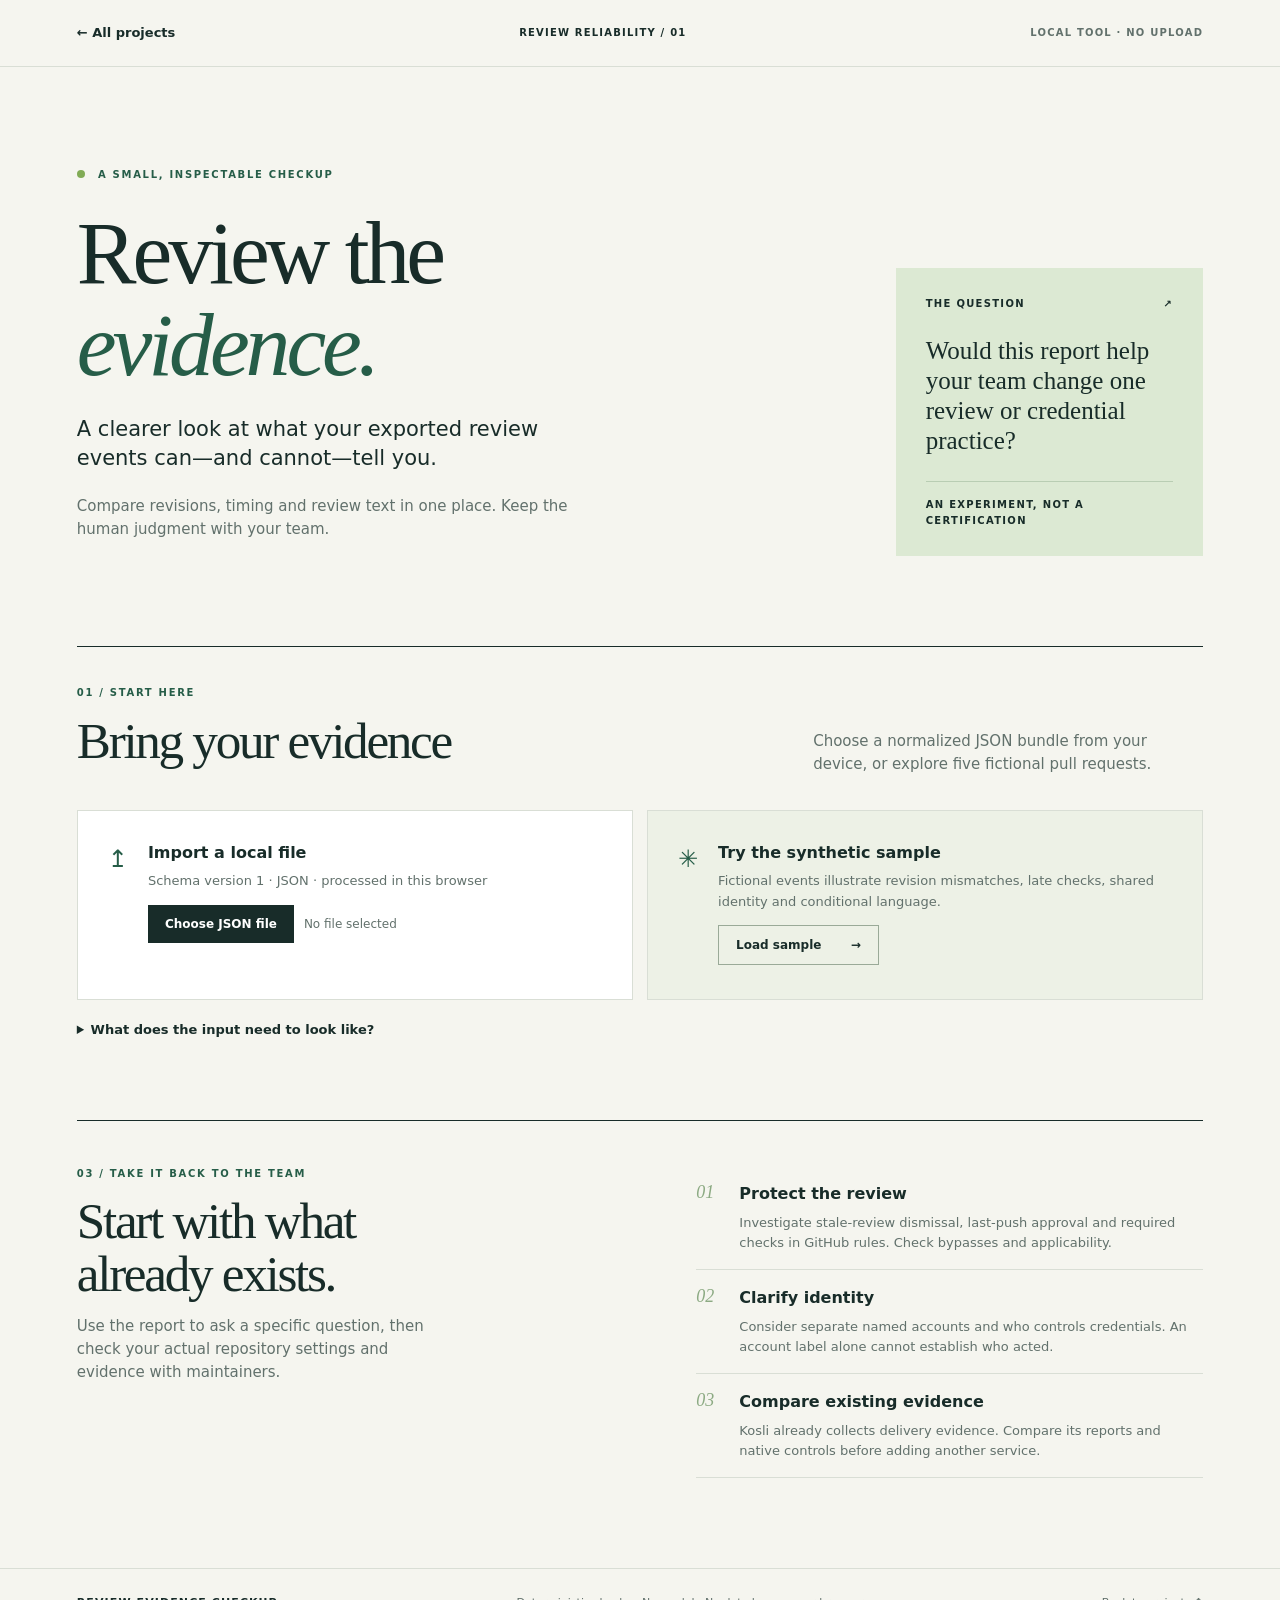
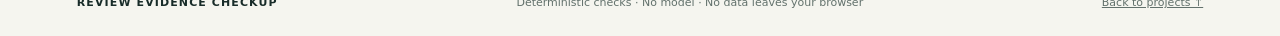
==== docs/projects/rp1/index.html @ 9e961ec6 "Publish tested RP1 app" ====
﻿<!doctype html>
<html lang="en"><head><meta charset="utf-8"><meta name="viewport" content="width=device-width,initial-scale=1"><title>Review evidence checkup</title><link rel="stylesheet" href="style.css"></head>
<body><header class="top"><a href="../../#projects">← All projects</a><span>REVIEW RELIABILITY / 01</span><span>LOCAL TOOL · NO UPLOAD</span></header>
<main><section class="hero"><div><div class="eyebrow"><span class="dot"></span> A SMALL, INSPECTABLE CHECKUP</div><h1>Review the<br><em>evidence.</em></h1><p class="lead">A clearer look at what your exported review events can—and cannot—tell you.</p><p>Compare revisions, timing and review text in one place. Keep the human judgment with your team.</p></div><aside class="hero-card"><div class="card-top">THE QUESTION <span>↗</span></div><p>Would this report help your team change one review or credential practice?</p><div class="card-bottom">AN EXPERIMENT, NOT A CERTIFICATION</div></aside></section>
<section class="workspace" id="workspace"><div class="section-head"><div><div class="eyebrow">01 / START HERE</div><h2>Bring your evidence</h2></div><p>Choose a normalized JSON bundle from your device, or explore five fictional pull requests.</p></div><div class="import-grid"><div class="import-box"><div class="box-icon">↥</div><div><h3>Import a local file</h3><p>Schema version 1 · JSON · processed in this browser</p><label class="button primary" for="file">Choose JSON file</label><input id="file" type="file" accept=".json,application/json"><span id="filename" class="filename">No file selected</span></div></div><div class="sample-box"><div class="box-icon">✳</div><div><h3>Try the synthetic sample</h3><p>Fictional events illustrate revision mismatches, late checks, shared identity and conditional language.</p><button id="sample" class="button secondary">Load sample <span>→</span></button></div></div></div><p id="error" class="error" role="alert" hidden></p><details class="format"><summary>What does the input need to look like?</summary><p>This accepts a manually normalized bundle, not a raw GitHub export. Each PR needs an ID and events with an ID, type and timezone-qualified timestamp. Optional fields include revision, actor, actor_kind, body, check name and conclusion. A merge revision must be the head under review.</p><pre>{"schema_version": 1, "pull_requests": [
  {"id": "example", "events": [
    {"id": "a1", "type": "approval", "at": "2026-01-01T10:00:00Z", "revision": "abc"},
    {"id": "m1", "type": "merge", "at": "2026-01-01T11:00:00Z", "revision": "abc"}
  ]}
]}</pre><a href="sample.json" download>Download the synthetic sample JSON ↓</a></details></section>
<section id="results" class="results" hidden><div class="section-head"><div><div class="eyebrow">02 / THE REPORT</div><h2>Follow the evidence</h2></div><div><p id="source"></p><button id="export" class="button primary">Download report JSON ↓</button></div></div><div class="notice"><strong>Read this first.</strong> Findings describe supplied events only. Missing evidence is unknown; this tool cannot verify completeness, approval validity, human judgment or compliance.</div><div id="summary" class="summary"></div><div class="report-layout"><aside class="pr-list"><div class="list-title">PULL REQUESTS <span id="pr-count"></span></div><div id="pr-buttons"></div></aside><div class="detail"><div class="detail-head"><div><div class="eyebrow">SELECTED PULL REQUEST</div><h3 id="pr-title"></h3></div><label>Show findings <select id="filter"><option value="all">All findings</option><option value="contradicted">Contradicted</option><option value="unknown">Unknown</option><option value="supported">Supported</option></select></label></div><div id="findings"></div><div class="timeline-head"><div><div class="eyebrow">EVENT RECORD</div><h3>Evidence timeline</h3></div><span>Chronological · supplied fields</span></div><div id="timeline"></div></div></div></section>
<section class="remedies"><div><div class="eyebrow">03 / TAKE IT BACK TO THE TEAM</div><h2>Start with what<br>already exists.</h2><p>Use the report to ask a specific question, then check your actual repository settings and evidence with maintainers.</p></div><div class="remedy-list"><article><span>01</span><div><h3>Protect the review</h3><p>Investigate stale-review dismissal, last-push approval and required checks in GitHub rules. Check bypasses and applicability.</p></div></article><article><span>02</span><div><h3>Clarify identity</h3><p>Consider separate named accounts and who controls credentials. An account label alone cannot establish who acted.</p></div></article><article><span>03</span><div><h3>Compare existing evidence</h3><p>Kosli already collects delivery evidence. Compare its reports and native controls before adding another service.</p></div></article></div></section></main><footer><span>REVIEW EVIDENCE CHECKUP</span><span>Deterministic checks · No model · No data leaves your browser</span><a href="../../#projects">Back to projects ↑</a></footer><script src="analysis.js"></script><script src="sample.js"></script><script src="app.js"></script></body></html>
---- docs/projects/rp1/style.css ----
﻿:root{--ink:#182c29;--muted:#62716c;--paper:#f5f5ef;--line:#d9ded5;--green:#265d48;--lime:#d8ef9b;--orange:#ab4a2b}*{box-sizing:border-box}body{margin:0;background:var(--paper);color:var(--ink);font:15px/1.55 system-ui,-apple-system,Segoe UI,sans-serif}a{color:inherit}.top,main,footer{max-width:1440px;margin:auto}.top{height:67px;border-bottom:1px solid var(--line);display:flex;align-items:center;justify-content:space-between;padding:0 6%;font-size:10px;font-weight:750;letter-spacing:.12em}.top a{text-decoration:none;letter-spacing:0;font-size:13px}.top span:last-child{color:var(--muted)}main{padding:0 6%}.hero{display:grid;grid-template-columns:1.4fr .6fr;gap:9%;align-items:end;padding:100px 0 90px}.eyebrow{font-size:10px;letter-spacing:.17em;font-weight:800;color:var(--green)}.dot{display:inline-block;width:8px;height:8px;border-radius:50%;background:#81ab55;margin-right:8px}h1,h2,h3,p{margin-top:0}h1,h2{font-family:Georgia,serif;font-weight:400;letter-spacing:-.045em;line-height:1.03}h1{font-size:clamp(58px,7vw,100px);margin:24px 0}h1 em{color:var(--green);font-weight:400}h2{font-size:clamp(38px,4vw,57px);margin:14px 0}.hero p{max-width:520px;color:var(--muted)}.hero .lead{font-size:21px;color:var(--ink);line-height:1.4}.hero-card{background:#dce9d3;padding:28px 30px;min-height:225px;display:flex;flex-direction:column;justify-content:space-between}.card-top,.card-bottom{font-size:10px;font-weight:800;letter-spacing:.13em}.card-top{display:flex;justify-content:space-between}.hero-card p{font-family:Georgia,serif;font-size:25px;line-height:1.2;color:var(--ink);margin:25px 0}.card-bottom{border-top:1px solid #b9cdb3;padding-top:15px}.workspace,.results{border-top:1px solid var(--ink);padding:38px 0 80px}.section-head{display:flex;justify-content:space-between;gap:25px;align-items:end;margin-bottom:28px}.section-head>p,.section-head>div>p{max-width:390px;color:var(--muted);margin-bottom:5px}.import-grid{display:grid;grid-template-columns:1fr 1fr;gap:14px}.import-box,.sample-box{background:white;border:1px solid var(--line);padding:30px;display:flex;gap:20px;min-height:190px}.sample-box{background:#edf1e6}.box-icon{font-size:24px;color:var(--green)}h3{font-size:16px;margin-bottom:6px}.import-grid p{color:var(--muted);font-size:13px}.button{display:inline-block;border:0;padding:12px 17px;font:700 12px system-ui;cursor:pointer;text-decoration:none}.primary{background:var(--ink);color:white}.secondary{background:transparent;color:var(--ink);border:1px solid #9aaa98}.button:hover{opacity:.8}.button span{margin-left:25px}input[type=file]{position:absolute;width:1px;height:1px;opacity:0}.filename{font-size:12px;color:var(--muted);margin-left:10px}.format{margin-top:20px;font-size:13px;color:var(--muted)}summary{cursor:pointer;color:var(--ink);font-weight:700}pre{overflow:auto;background:#e8ece4;padding:15px;color:var(--ink)}.error{color:#922e1b;background:#fce9e3;padding:14px}.notice{background:#e8efdf;border-left:3px solid var(--green);padding:16px 20px;font-size:13px}.summary{display:grid;grid-template-columns:repeat(3,1fr);margin:22px 0;gap:10px}.stat{background:white;border:1px solid var(--line);padding:18px}.stat b{font:32px Georgia,serif;display:block}.stat span{font-size:11px;text-transform:uppercase;letter-spacing:.1em;font-weight:800}.report-layout{display:grid;grid-template-columns:235px 1fr;border:1px solid var(--line);background:white}.pr-list{border-right:1px solid var(--line);padding:20px}.list-title{font-size:10px;font-weight:800;letter-spacing:.12em;display:flex;justify-content:space-between;margin-bottom:12px}.pr-button{display:block;text-align:left;width:100%;background:none;border:0;padding:12px;cursor:pointer;color:var(--ink);overflow-wrap:anywhere}.pr-button.active{background:#e8efdf;font-weight:700}.detail{padding:28px;min-width:0}.detail-head,.timeline-head{display:flex;justify-content:space-between;gap:15px;align-items:end}.detail-head h3,.timeline-head h3{font:30px Georgia,serif;margin:8px 0 20px;overflow-wrap:anywhere}.detail-head label,.timeline-head span{font-size:12px;color:var(--muted)}select{display:block;padding:8px;margin:5px 0 20px;border:1px solid var(--line);background:white}.finding{border-top:1px solid var(--line);padding:16px 0;display:grid;grid-template-columns:120px 1fr;gap:12px}.badge{font-size:10px;font-weight:800;letter-spacing:.08em;text-transform:uppercase}.supported{color:#286c4b}.contradicted{color:#a43e28}.unknown{color:#8a6519}.finding strong{font-size:14px}.finding p{color:var(--muted);font-size:13px;margin:5px 0}.refs{font-size:11px;color:var(--green);overflow-wrap:anywhere}.timeline-head{border-top:1px solid var(--ink);padding-top:25px;margin-top:25px}.event{border-left:2px solid #c9dac2;padding:0 0 20px 20px;margin-left:5px}.event strong{font-size:13px}.event time{display:block;color:var(--muted);font-size:12px}.event pre{white-space:pre-wrap;overflow-wrap:anywhere;font-size:11px;margin:8px 0 0}.remedies{border-top:1px solid var(--ink);padding:45px 0 90px;display:grid;grid-template-columns:1fr 1fr;gap:10%}.remedies>div>p{color:var(--muted);max-width:370px}.remedy-list article{border-bottom:1px solid var(--line);display:flex;gap:25px;padding:16px 0}.remedy-list article span{font:italic 18px Georgia;color:#8caa83}.remedy-list p{color:var(--muted);font-size:13px;margin:0}footer{border-top:1px solid var(--line);padding:25px 6%;display:flex;justify-content:space-between;gap:20px;font-size:11px;color:var(--muted)}footer span:first-child{font-weight:800;letter-spacing:.1em;color:var(--ink)}[hidden]{display:none!important}@media(max-width:700px){.top span:nth-child(2){display:none}.hero,.remedies,.import-grid,.report-layout{grid-template-columns:1fr}.hero{padding:55px 0;gap:30px}.section-head{display:block}.section-head>p{margin-top:15px}.pr-list{border-right:0;border-bottom:1px solid var(--line)}.detail{padding:20px}.finding{grid-template-columns:1fr;gap:3px}.summary{gap:4px}.stat{padding:10px}.stat b{font-size:25px}.stat span{font-size:9px}footer{flex-wrap:wrap}.detail-head{align-items:start;flex-direction:column}}
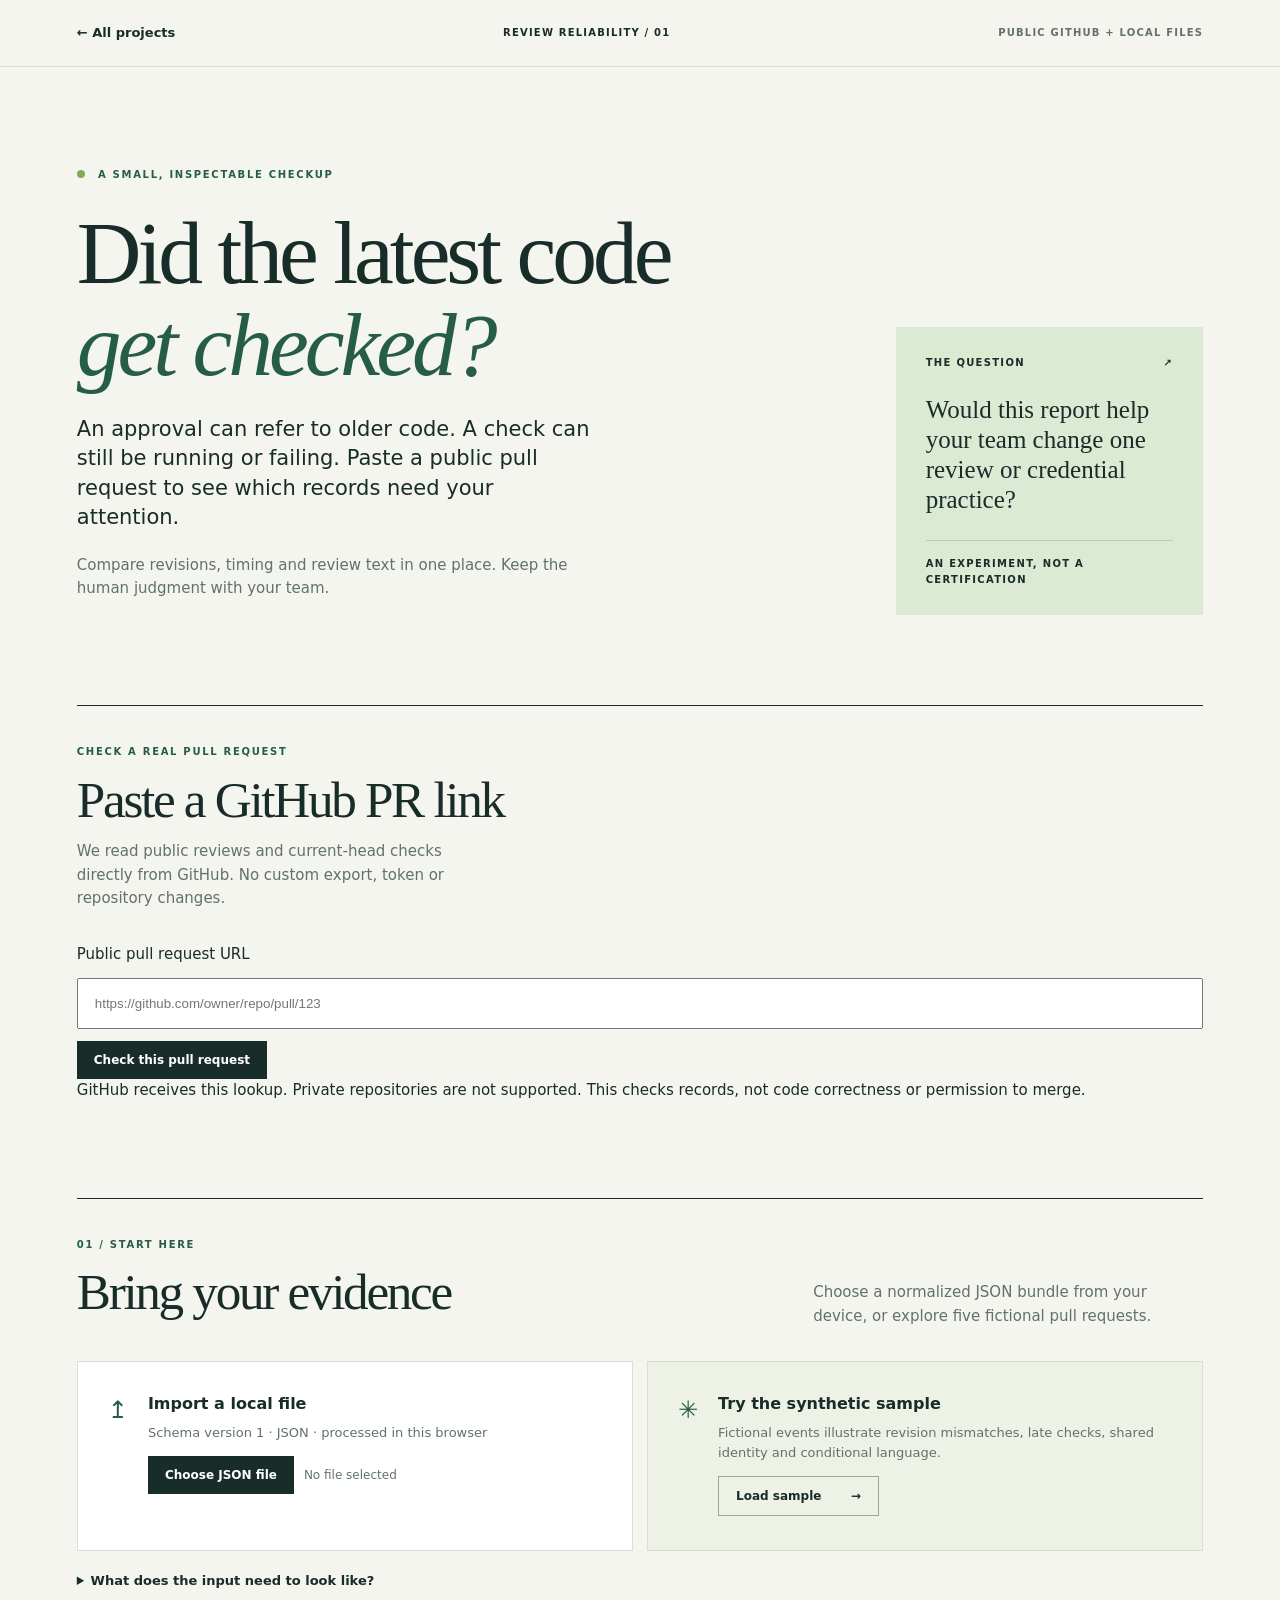
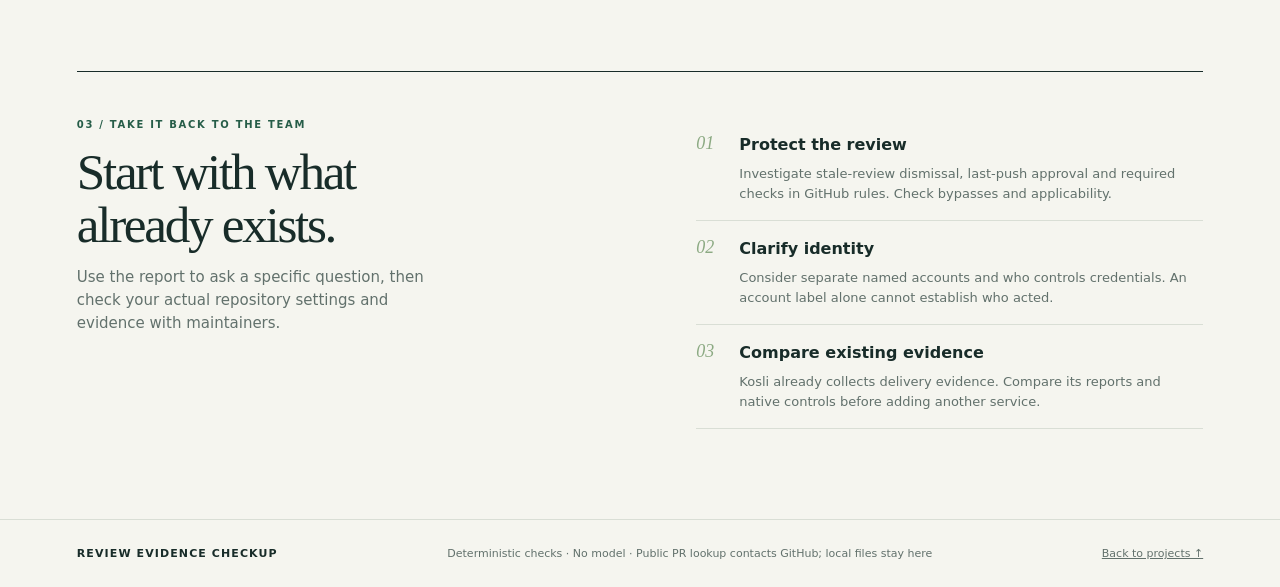
==== commit c3a9d14e: "Deliver public PR checks and quantity planning with plain thesis findings" ====
--- a/docs/projects/rp1/index.html
+++ b/docs/projects/rp1/index.html
@@ -1,12 +1,12 @@
-﻿<!doctype html>
-<html lang="en"><head><meta charset="utf-8"><meta name="viewport" content="width=device-width,initial-scale=1"><title>Review evidence checkup</title><link rel="stylesheet" href="style.css"></head>
-<body><header class="top"><a href="../../#projects">← All projects</a><span>REVIEW RELIABILITY / 01</span><span>LOCAL TOOL · NO UPLOAD</span></header>
-<main><section class="hero"><div><div class="eyebrow"><span class="dot"></span> A SMALL, INSPECTABLE CHECKUP</div><h1>Review the<br><em>evidence.</em></h1><p class="lead">A clearer look at what your exported review events can—and cannot—tell you.</p><p>Compare revisions, timing and review text in one place. Keep the human judgment with your team.</p></div><aside class="hero-card"><div class="card-top">THE QUESTION <span>↗</span></div><p>Would this report help your team change one review or credential practice?</p><div class="card-bottom">AN EXPERIMENT, NOT A CERTIFICATION</div></aside></section>
-<section class="workspace" id="workspace"><div class="section-head"><div><div class="eyebrow">01 / START HERE</div><h2>Bring your evidence</h2></div><p>Choose a normalized JSON bundle from your device, or explore five fictional pull requests.</p></div><div class="import-grid"><div class="import-box"><div class="box-icon">↥</div><div><h3>Import a local file</h3><p>Schema version 1 · JSON · processed in this browser</p><label class="button primary" for="file">Choose JSON file</label><input id="file" type="file" accept=".json,application/json"><span id="filename" class="filename">No file selected</span></div></div><div class="sample-box"><div class="box-icon">✳</div><div><h3>Try the synthetic sample</h3><p>Fictional events illustrate revision mismatches, late checks, shared identity and conditional language.</p><button id="sample" class="button secondary">Load sample <span>→</span></button></div></div></div><p id="error" class="error" role="alert" hidden></p><details class="format"><summary>What does the input need to look like?</summary><p>This accepts a manually normalized bundle, not a raw GitHub export. Each PR needs an ID and events with an ID, type and timezone-qualified timestamp. Optional fields include revision, actor, actor_kind, body, check name and conclusion. A merge revision must be the head under review.</p><pre>{"schema_version": 1, "pull_requests": [
+<!doctype html>
+<html lang="en"><head><meta charset="utf-8"><meta name="viewport" content="width=device-width,initial-scale=1"><title>Review evidence checkup</title><link rel="stylesheet" href="style.css?v=c399e149a812"></head>
+<body><header class="top"><a href="../../#projects">← All projects</a><span>REVIEW RELIABILITY / 01</span><span>PUBLIC GITHUB + LOCAL FILES</span></header>
+<main><section class="hero"><div><div class="eyebrow"><span class="dot"></span> A SMALL, INSPECTABLE CHECKUP</div><h1>Did the latest code<br><em>get checked?</em></h1><p class="lead">An approval can refer to older code. A check can still be running or failing. Paste a public pull request to see which records need your attention.</p><p>Compare revisions, timing and review text in one place. Keep the human judgment with your team.</p></div><aside class="hero-card"><div class="card-top">THE QUESTION <span>↗</span></div><p>Would this report help your team change one review or credential practice?</p><div class="card-bottom">AN EXPERIMENT, NOT A CERTIFICATION</div></aside></section>
+<section class="workspace"><div class="section-head"><div><div class="eyebrow">CHECK A REAL PULL REQUEST</div><h2>Paste a GitHub PR link</h2><p>We read public reviews and current-head checks directly from GitHub. No custom export, token or repository changes.</p></div></div><label for="github-url">Public pull request URL</label><input id="github-url" type="url" placeholder="https://github.com/owner/repo/pull/123" style="display:block;width:100%;padding:16px;margin:12px 0"><button class="button primary" id="github-check">Check this pull request</button> <button class="button secondary" id="github-download" hidden>Download findings</button><div id="github-output" aria-live="polite"></div><p>GitHub receives this lookup. Private repositories are not supported. This checks records, not code correctness or permission to merge.</p></section><section class="workspace" id="workspace"><div class="section-head"><div><div class="eyebrow">01 / START HERE</div><h2>Bring your evidence</h2></div><p>Choose a normalized JSON bundle from your device, or explore five fictional pull requests.</p></div><div class="import-grid"><div class="import-box"><div class="box-icon">↥</div><div><h3>Import a local file</h3><p>Schema version 1 · JSON · processed in this browser</p><label class="button primary" for="file">Choose JSON file</label><input id="file" type="file" accept=".json,application/json"><span id="filename" class="filename">No file selected</span></div></div><div class="sample-box"><div class="box-icon">✳</div><div><h3>Try the synthetic sample</h3><p>Fictional events illustrate revision mismatches, late checks, shared identity and conditional language.</p><button id="sample" class="button secondary">Load sample <span>→</span></button></div></div></div><p id="error" class="error" role="alert" hidden></p><details class="format"><summary>What does the input need to look like?</summary><p>This accepts a manually normalized bundle, not a raw GitHub export. Each PR needs an ID and events with an ID, type and timezone-qualified timestamp. Optional fields include revision, actor, actor_kind, body, check name and conclusion. A merge revision must be the head under review.</p><pre>{"schema_version": 1, "pull_requests": [
   {"id": "example", "events": [
     {"id": "a1", "type": "approval", "at": "2026-01-01T10:00:00Z", "revision": "abc"},
     {"id": "m1", "type": "merge", "at": "2026-01-01T11:00:00Z", "revision": "abc"}
   ]}
 ]}</pre><a href="sample.json" download>Download the synthetic sample JSON ↓</a></details></section>
 <section id="results" class="results" hidden><div class="section-head"><div><div class="eyebrow">02 / THE REPORT</div><h2>Follow the evidence</h2></div><div><p id="source"></p><button id="export" class="button primary">Download report JSON ↓</button></div></div><div class="notice"><strong>Read this first.</strong> Findings describe supplied events only. Missing evidence is unknown; this tool cannot verify completeness, approval validity, human judgment or compliance.</div><div id="summary" class="summary"></div><div class="report-layout"><aside class="pr-list"><div class="list-title">PULL REQUESTS <span id="pr-count"></span></div><div id="pr-buttons"></div></aside><div class="detail"><div class="detail-head"><div><div class="eyebrow">SELECTED PULL REQUEST</div><h3 id="pr-title"></h3></div><label>Show findings <select id="filter"><option value="all">All findings</option><option value="contradicted">Contradicted</option><option value="unknown">Unknown</option><option value="supported">Supported</option></select></label></div><div id="findings"></div><div class="timeline-head"><div><div class="eyebrow">EVENT RECORD</div><h3>Evidence timeline</h3></div><span>Chronological · supplied fields</span></div><div id="timeline"></div></div></div></section>
-<section class="remedies"><div><div class="eyebrow">03 / TAKE IT BACK TO THE TEAM</div><h2>Start with what<br>already exists.</h2><p>Use the report to ask a specific question, then check your actual repository settings and evidence with maintainers.</p></div><div class="remedy-list"><article><span>01</span><div><h3>Protect the review</h3><p>Investigate stale-review dismissal, last-push approval and required checks in GitHub rules. Check bypasses and applicability.</p></div></article><article><span>02</span><div><h3>Clarify identity</h3><p>Consider separate named accounts and who controls credentials. An account label alone cannot establish who acted.</p></div></article><article><span>03</span><div><h3>Compare existing evidence</h3><p>Kosli already collects delivery evidence. Compare its reports and native controls before adding another service.</p></div></article></div></section></main><footer><span>REVIEW EVIDENCE CHECKUP</span><span>Deterministic checks · No model · No data leaves your browser</span><a href="../../#projects">Back to projects ↑</a></footer><script src="analysis.js"></script><script src="sample.js"></script><script src="app.js"></script></body></html>
+<section class="remedies"><div><div class="eyebrow">03 / TAKE IT BACK TO THE TEAM</div><h2>Start with what<br>already exists.</h2><p>Use the report to ask a specific question, then check your actual repository settings and evidence with maintainers.</p></div><div class="remedy-list"><article><span>01</span><div><h3>Protect the review</h3><p>Investigate stale-review dismissal, last-push approval and required checks in GitHub rules. Check bypasses and applicability.</p></div></article><article><span>02</span><div><h3>Clarify identity</h3><p>Consider separate named accounts and who controls credentials. An account label alone cannot establish who acted.</p></div></article><article><span>03</span><div><h3>Compare existing evidence</h3><p>Kosli already collects delivery evidence. Compare its reports and native controls before adding another service.</p></div></article></div></section></main><footer><span>REVIEW EVIDENCE CHECKUP</span><span>Deterministic checks · No model · Public PR lookup contacts GitHub; local files stay here</span><a href="../../#projects">Back to projects ↑</a></footer><script src="analysis.js?v=13ccde705a9d"></script><script src="sample.js?v=2971e70af1a4"></script><script src="app.js?v=0ca2bbeb652d"></script><script src="github.js?v=f5cf3c5103e8"></script><script src="github-ui.js?v=4ddb21aa85ed"></script></body></html>
